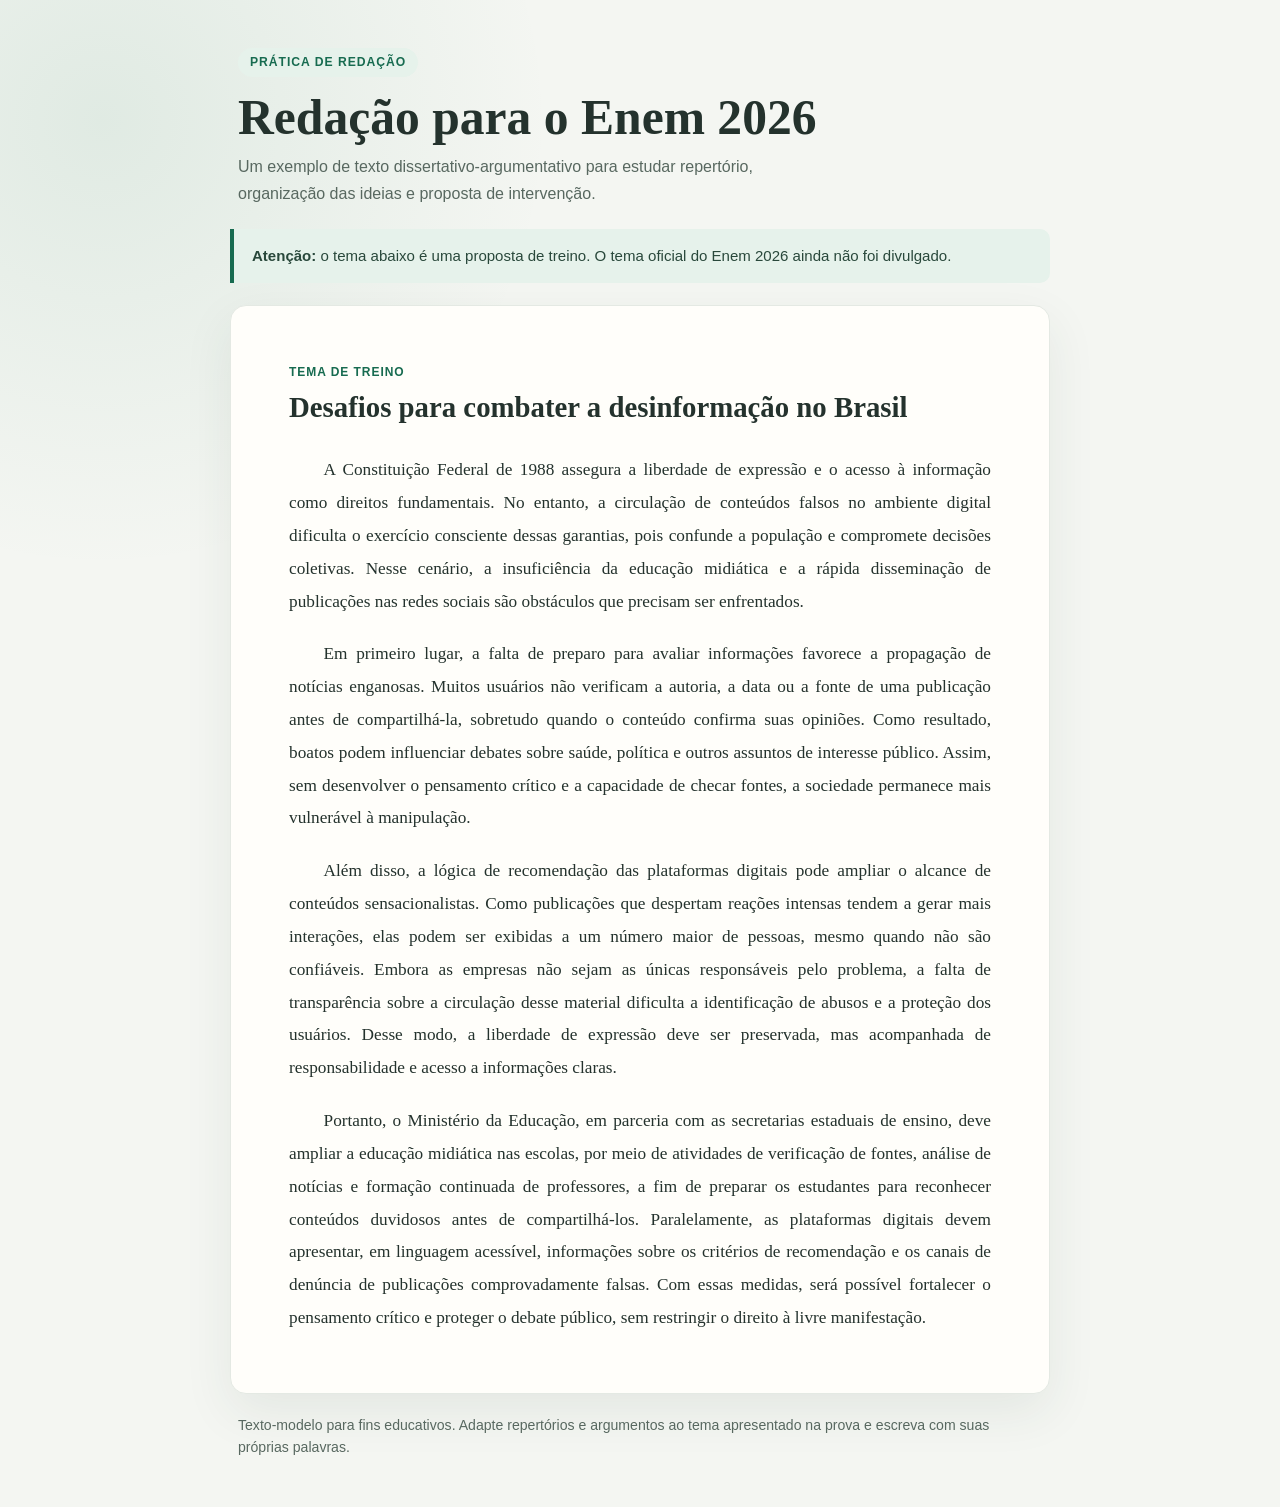
==== português/index.htm @ 3b677d82 "Publish Enem practice essay page Co-authored-by: Copilot <223556219+Copilot@users.noreply.github.com" ====
<!DOCTYPE html>
<html lang="pt-BR">
<head>
    <meta charset="UTF-8">
    <meta name="viewport" content="width=device-width, initial-scale=1.0">
    <meta name="description" content="Redação-modelo para praticar o formato dissertativo-argumentativo do Enem 2026.">
    <title>Redação para o Enem 2026 | Tema de treino</title>
    <style>
        :root {
            color-scheme: light;
            --fundo: #f4f6f2;
            --papel: #fffefa;
            --texto: #24322d;
            --suave: #586860;
            --verde: #176b50;
            --verde-claro: #e6f2eb;
            --linha: #e4e9e3;
        }

        * {
            box-sizing: border-box;
        }

        body {
            min-height: 100vh;
            margin: 0;
            padding: 48px 20px;
            background:
                radial-gradient(circle at 8% 8%, rgba(48, 132, 94, 0.1), transparent 28rem),
                var(--fundo);
            color: var(--texto);
            font-family: Georgia, "Times New Roman", serif;
        }

        main {
            width: min(820px, 100%);
            margin: 0 auto;
        }

        .cabecalho {
            margin-bottom: 22px;
            padding: 0 8px;
        }

        .selo {
            display: inline-block;
            margin-bottom: 14px;
            padding: 7px 12px;
            border-radius: 999px;
            background: var(--verde-claro);
            color: var(--verde);
            font: 700 0.76rem/1.2 Arial, sans-serif;
            letter-spacing: 0.08em;
            text-transform: uppercase;
        }

        h1 {
            margin: 0 0 10px;
            font-size: clamp(2rem, 5vw, 3.1rem);
            line-height: 1.08;
        }

        .introducao {
            max-width: 62ch;
            margin: 0;
            color: var(--suave);
            font: 1rem/1.65 Arial, sans-serif;
        }

        .aviso {
            margin: 22px 0;
            padding: 15px 18px;
            border-left: 4px solid var(--verde);
            border-radius: 0 10px 10px 0;
            background: var(--verde-claro);
            color: #29483b;
            font: 0.94rem/1.6 Arial, sans-serif;
        }

        .folha {
            padding: clamp(24px, 6vw, 58px);
            border: 1px solid var(--linha);
            border-radius: 16px;
            background: var(--papel);
            box-shadow: 0 18px 50px rgba(34, 58, 46, 0.08);
        }

        .rotulo {
            margin: 0 0 8px;
            color: var(--verde);
            font: 700 0.75rem/1.4 Arial, sans-serif;
            letter-spacing: 0.08em;
            text-transform: uppercase;
        }

        h2 {
            margin: 0 0 28px;
            font-size: clamp(1.35rem, 3vw, 1.8rem);
            line-height: 1.3;
        }

        .paragrafo {
            margin: 0 0 20px;
            font-size: 1.08rem;
            line-height: 1.9;
            text-align: justify;
            text-indent: 2em;
        }

        .paragrafo:last-child {
            margin-bottom: 0;
        }

        footer {
            padding: 20px 8px 0;
            color: var(--suave);
            font: 0.88rem/1.6 Arial, sans-serif;
        }

        @media (max-width: 520px) {
            body {
                padding: 30px 14px;
            }

            .paragrafo {
                font-size: 1rem;
                line-height: 1.8;
                text-indent: 1.4em;
            }
        }
    </style>
</head>
<body>
    <main>
        <header class="cabecalho">
            <span class="selo">Prática de redação</span>
            <h1>Redação para o Enem 2026</h1>
            <p class="introducao">Um exemplo de texto dissertativo-argumentativo para estudar repertório, organização das ideias e proposta de intervenção.</p>
        </header>

        <aside class="aviso">
            <strong>Atenção:</strong> o tema abaixo é uma proposta de treino. O tema oficial do Enem 2026 ainda não foi divulgado.
        </aside>

        <article class="folha" aria-labelledby="tema">
            <p class="rotulo">Tema de treino</p>
            <h2 id="tema">Desafios para combater a desinformação no Brasil</h2>

            <p class="paragrafo">A Constituição Federal de 1988 assegura a liberdade de expressão e o acesso à informação como direitos fundamentais. No entanto, a circulação de conteúdos falsos no ambiente digital dificulta o exercício consciente dessas garantias, pois confunde a população e compromete decisões coletivas. Nesse cenário, a insuficiência da educação midiática e a rápida disseminação de publicações nas redes sociais são obstáculos que precisam ser enfrentados.</p>

            <p class="paragrafo">Em primeiro lugar, a falta de preparo para avaliar informações favorece a propagação de notícias enganosas. Muitos usuários não verificam a autoria, a data ou a fonte de uma publicação antes de compartilhá-la, sobretudo quando o conteúdo confirma suas opiniões. Como resultado, boatos podem influenciar debates sobre saúde, política e outros assuntos de interesse público. Assim, sem desenvolver o pensamento crítico e a capacidade de checar fontes, a sociedade permanece mais vulnerável à manipulação.</p>

            <p class="paragrafo">Além disso, a lógica de recomendação das plataformas digitais pode ampliar o alcance de conteúdos sensacionalistas. Como publicações que despertam reações intensas tendem a gerar mais interações, elas podem ser exibidas a um número maior de pessoas, mesmo quando não são confiáveis. Embora as empresas não sejam as únicas responsáveis pelo problema, a falta de transparência sobre a circulação desse material dificulta a identificação de abusos e a proteção dos usuários. Desse modo, a liberdade de expressão deve ser preservada, mas acompanhada de responsabilidade e acesso a informações claras.</p>

            <p class="paragrafo">Portanto, o Ministério da Educação, em parceria com as secretarias estaduais de ensino, deve ampliar a educação midiática nas escolas, por meio de atividades de verificação de fontes, análise de notícias e formação continuada de professores, a fim de preparar os estudantes para reconhecer conteúdos duvidosos antes de compartilhá-los. Paralelamente, as plataformas digitais devem apresentar, em linguagem acessível, informações sobre os critérios de recomendação e os canais de denúncia de publicações comprovadamente falsas. Com essas medidas, será possível fortalecer o pensamento crítico e proteger o debate público, sem restringir o direito à livre manifestação.</p>
        </article>

        <footer>
            Texto-modelo para fins educativos. Adapte repertórios e argumentos ao tema apresentado na prova e escreva com suas próprias palavras.
        </footer>
    </main>
</body>
</html>
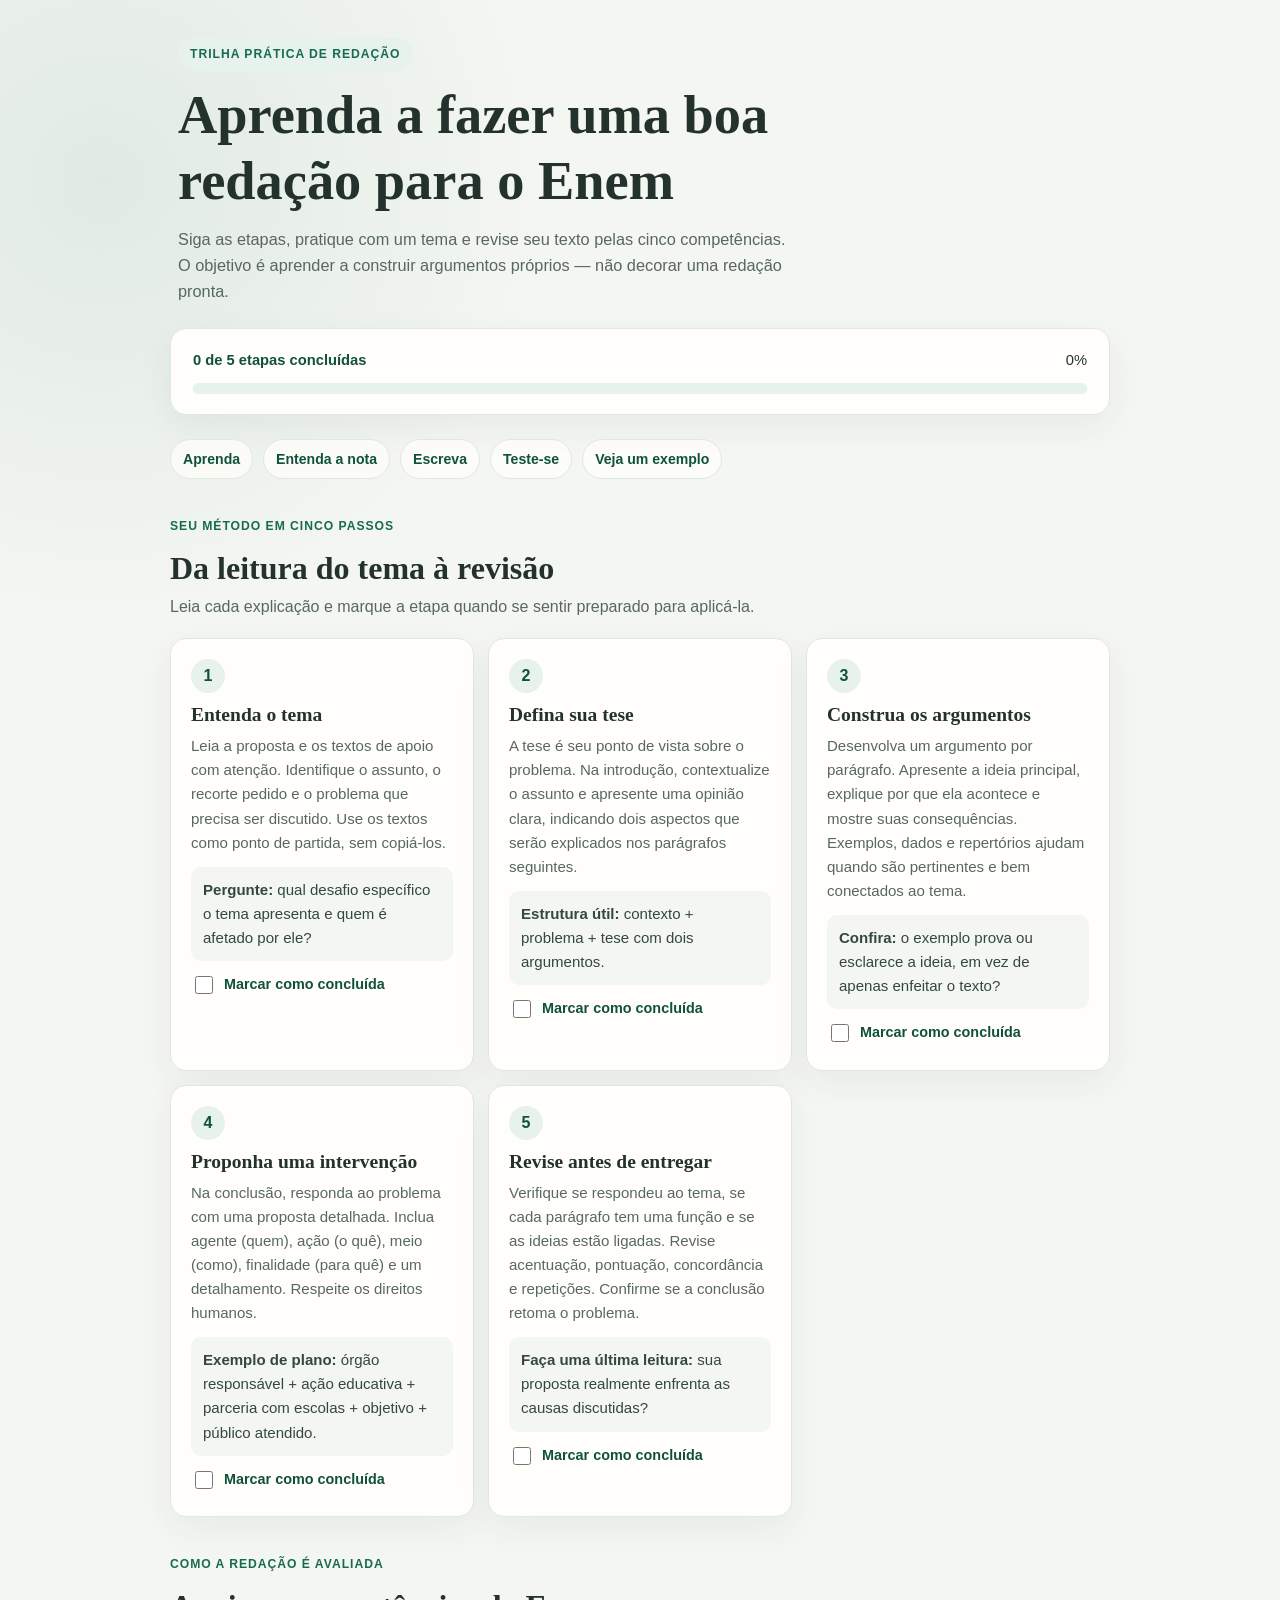
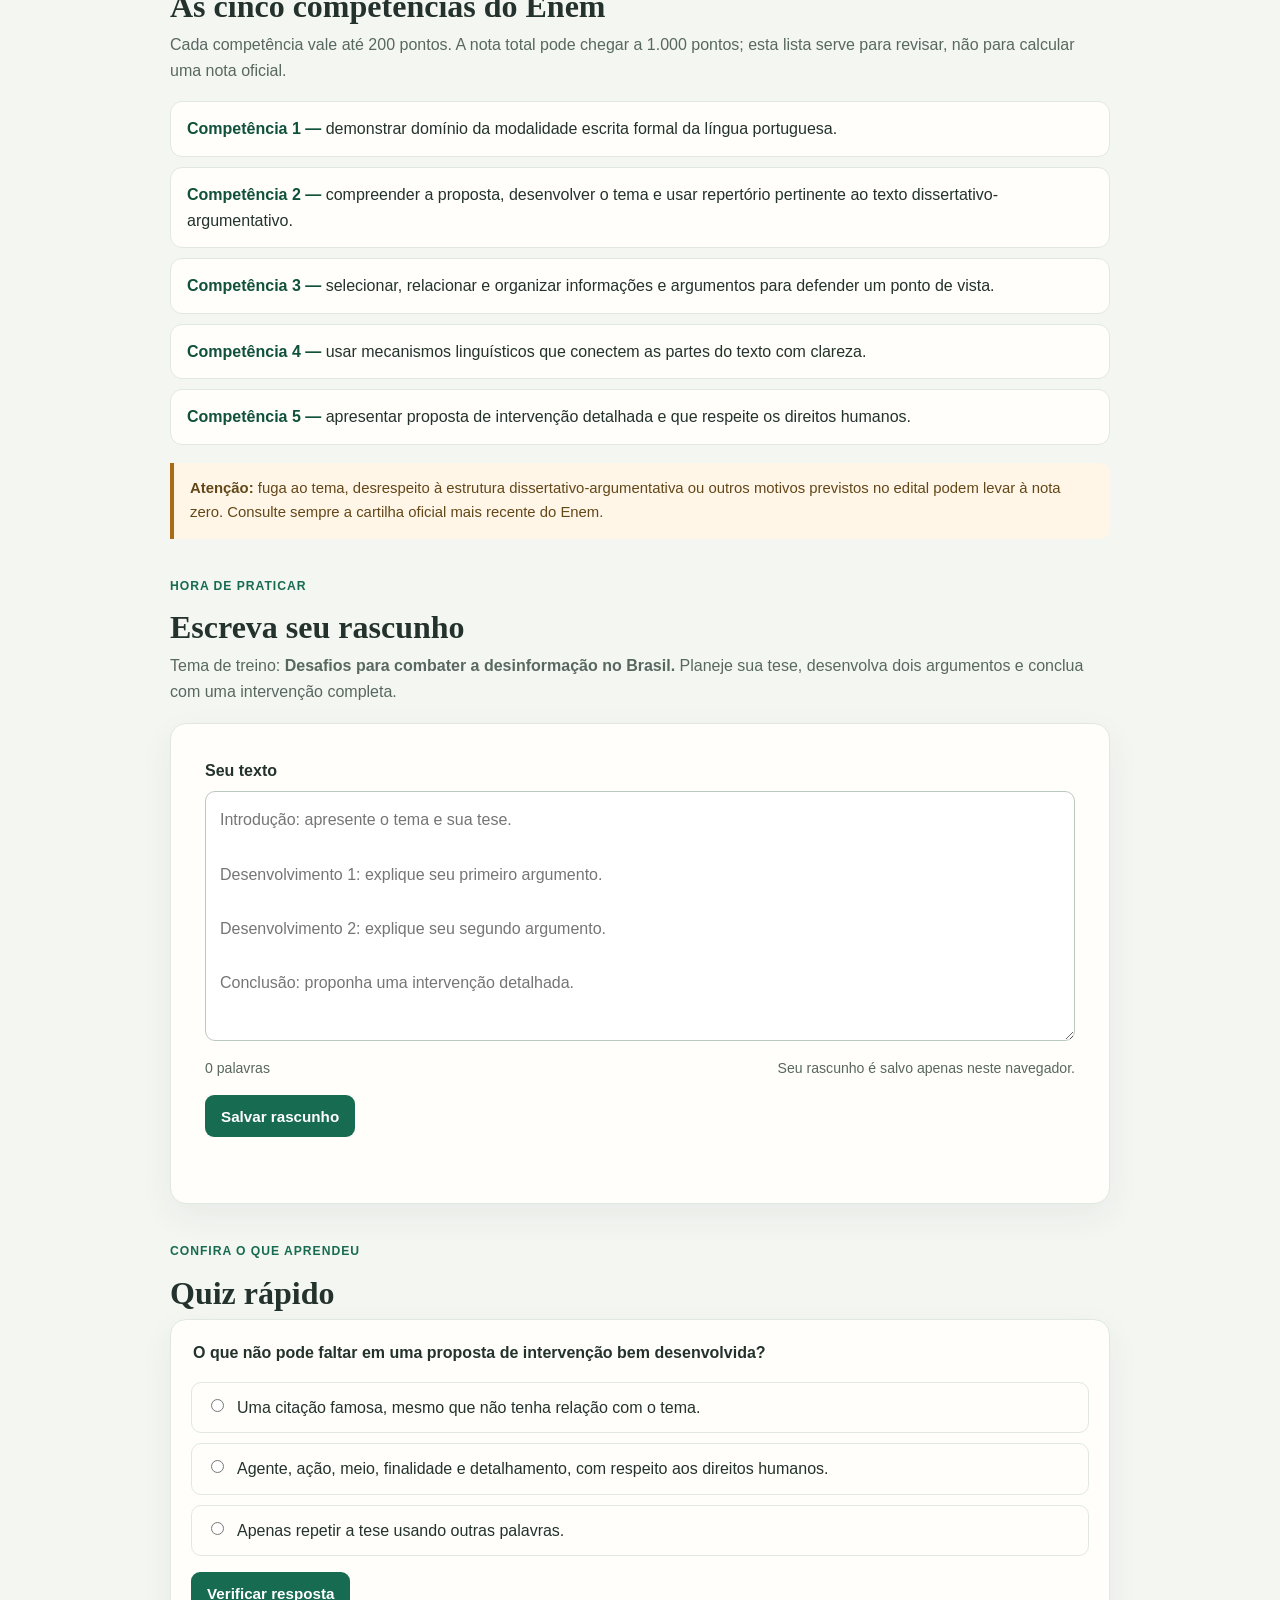
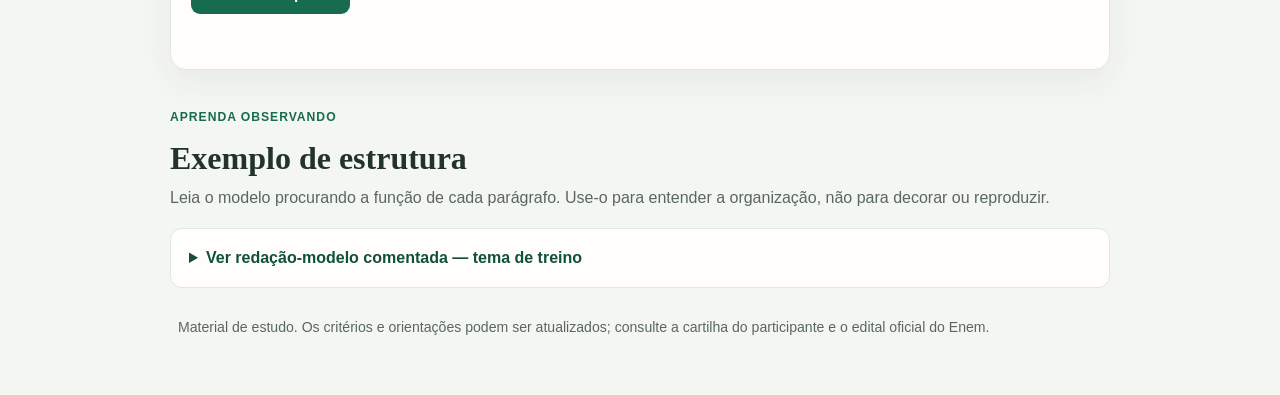
==== commit 5f8882dc: "Add interactive ENEM writing learning path Co-authored-by: Copilot <223556219+Copilot@users.noreply." ====
--- a/português/index.htm
+++ b/português/index.htm
@@ -3,8 +3,8 @@
 <head>
     <meta charset="UTF-8">
     <meta name="viewport" content="width=device-width, initial-scale=1.0">
-    <meta name="description" content="Redação-modelo para praticar o formato dissertativo-argumentativo do Enem 2026.">
-    <title>Redação para o Enem 2026 | Tema de treino</title>
+    <meta name="description" content="Aprenda passo a passo a planejar, escrever e revisar uma redação dissertativo-argumentativa para o Enem.">
+    <title>Aprenda a fazer uma boa redação para o Enem</title>
     <style>
         :root {
             color-scheme: light;
@@ -13,119 +13,391 @@
             --texto: #24322d;
             --suave: #586860;
             --verde: #176b50;
+            --verde-escuro: #10513c;
             --verde-claro: #e6f2eb;
-            --linha: #e4e9e3;
+            --linha: #e1e8e1;
+            --dourado: #aa6b17;
         }
 
         * {
             box-sizing: border-box;
+        }
+
+        html {
+            scroll-behavior: smooth;
         }
 
         body {
             min-height: 100vh;
             margin: 0;
-            padding: 48px 20px;
+            padding: 38px 20px 56px;
             background:
-                radial-gradient(circle at 8% 8%, rgba(48, 132, 94, 0.1), transparent 28rem),
+                radial-gradient(circle at 8% 5%, rgba(48, 132, 94, 0.1), transparent 28rem),
                 var(--fundo);
             color: var(--texto);
-            font-family: Georgia, "Times New Roman", serif;
+            font-family: Arial, sans-serif;
+            line-height: 1.6;
         }
 
         main {
-            width: min(820px, 100%);
+            width: min(940px, 100%);
             margin: 0 auto;
         }
 
         .cabecalho {
-            margin-bottom: 22px;
+            margin-bottom: 24px;
             padding: 0 8px;
+        }
+
+        .selo,
+        .rotulo {
+            color: var(--verde);
+            font-size: 0.76rem;
+            font-weight: 700;
+            letter-spacing: 0.08em;
+            text-transform: uppercase;
         }
 
         .selo {
             display: inline-block;
-            margin-bottom: 14px;
+            margin-bottom: 12px;
             padding: 7px 12px;
             border-radius: 999px;
             background: var(--verde-claro);
-            color: var(--verde);
-            font: 700 0.76rem/1.2 Arial, sans-serif;
-            letter-spacing: 0.08em;
-            text-transform: uppercase;
+        }
+
+        h1,
+        h2,
+        h3 {
+            font-family: Georgia, "Times New Roman", serif;
+            line-height: 1.2;
         }
 
         h1 {
-            margin: 0 0 10px;
-            font-size: clamp(2rem, 5vw, 3.1rem);
-            line-height: 1.08;
+            max-width: 760px;
+            margin: 0 0 12px;
+            font-size: clamp(2.1rem, 5vw, 3.4rem);
         }
 
         .introducao {
-            max-width: 62ch;
+            max-width: 68ch;
             margin: 0;
             color: var(--suave);
-            font: 1rem/1.65 Arial, sans-serif;
-        }
-
-        .aviso {
-            margin: 22px 0;
-            padding: 15px 18px;
-            border-left: 4px solid var(--verde);
-            border-radius: 0 10px 10px 0;
-            background: var(--verde-claro);
-            color: #29483b;
-            font: 0.94rem/1.6 Arial, sans-serif;
-        }
-
+            font-size: 1.02rem;
+        }
+
+        .painel-progresso,
+        .cartao,
         .folha {
-            padding: clamp(24px, 6vw, 58px);
             border: 1px solid var(--linha);
             border-radius: 16px;
             background: var(--papel);
-            box-shadow: 0 18px 50px rgba(34, 58, 46, 0.08);
-        }
-
-        .rotulo {
+            box-shadow: 0 12px 34px rgba(34, 58, 46, 0.06);
+        }
+
+        .painel-progresso {
+            margin: 24px 0;
+            padding: 20px 22px;
+        }
+
+        .progresso-cabecalho {
+            display: flex;
+            align-items: center;
+            justify-content: space-between;
+            gap: 12px;
+            margin-bottom: 10px;
+            font-size: 0.92rem;
+        }
+
+        .progresso-cabecalho strong {
+            color: var(--verde-escuro);
+        }
+
+        progress {
+            display: block;
+            width: 100%;
+            height: 11px;
+            overflow: hidden;
+            border: 0;
+            border-radius: 999px;
+            background: var(--verde-claro);
+        }
+
+        progress::-webkit-progress-bar {
+            border-radius: 999px;
+            background: var(--verde-claro);
+        }
+
+        progress::-webkit-progress-value {
+            border-radius: 999px;
+            background: var(--verde);
+        }
+
+        progress::-moz-progress-bar {
+            border-radius: 999px;
+            background: var(--verde);
+        }
+
+        .navegacao {
+            display: flex;
+            flex-wrap: wrap;
+            gap: 10px;
+            margin: 0 0 30px;
+        }
+
+        .navegacao a {
+            padding: 8px 12px;
+            border: 1px solid var(--linha);
+            border-radius: 999px;
+            background: rgba(255, 254, 250, 0.75);
+            color: var(--verde-escuro);
+            font-size: 0.88rem;
+            font-weight: 700;
+            text-decoration: none;
+        }
+
+        .navegacao a:hover,
+        .navegacao a:focus-visible {
+            border-color: var(--verde);
+            outline: 2px solid transparent;
+        }
+
+        .secao {
+            margin-top: 38px;
+        }
+
+        .titulo-secao {
+            margin: 0 0 7px;
+            font-size: clamp(1.55rem, 3vw, 2rem);
+        }
+
+        .descricao-secao {
+            margin: 0 0 18px;
+            color: var(--suave);
+        }
+
+        .grade-aulas {
+            display: grid;
+            grid-template-columns: repeat(auto-fit, minmax(min(100%, 270px), 1fr));
+            gap: 14px;
+        }
+
+        .cartao {
+            padding: 20px;
+        }
+
+        .numero-aula {
+            display: inline-grid;
+            width: 34px;
+            height: 34px;
+            place-items: center;
+            margin-bottom: 10px;
+            border-radius: 50%;
+            background: var(--verde-claro);
+            color: var(--verde-escuro);
+            font-weight: 700;
+        }
+
+        .cartao h3 {
             margin: 0 0 8px;
-            color: var(--verde);
-            font: 700 0.75rem/1.4 Arial, sans-serif;
-            letter-spacing: 0.08em;
-            text-transform: uppercase;
-        }
-
-        h2 {
-            margin: 0 0 28px;
-            font-size: clamp(1.35rem, 3vw, 1.8rem);
-            line-height: 1.3;
-        }
-
-        .paragrafo {
-            margin: 0 0 20px;
+            font-size: 1.22rem;
+        }
+
+        .cartao p {
+            margin: 0 0 12px;
+            color: var(--suave);
+            font-size: 0.94rem;
+        }
+
+        .dica {
+            padding: 11px 12px;
+            border-radius: 10px;
+            background: #f3f6f1;
+            color: #34483e !important;
+        }
+
+        .concluir {
+            display: inline-flex;
+            align-items: center;
+            gap: 8px;
+            color: var(--verde-escuro);
+            font-size: 0.9rem;
+            font-weight: 700;
+            cursor: pointer;
+        }
+
+        .concluir input {
+            width: 18px;
+            height: 18px;
+            accent-color: var(--verde);
+        }
+
+        .nota {
+            margin: 18px 0 0;
+            padding: 14px 16px;
+            border-left: 4px solid var(--dourado);
+            border-radius: 0 10px 10px 0;
+            background: #fff6e8;
+            color: #634718;
+            font-size: 0.93rem;
+        }
+
+        .competencias {
+            display: grid;
+            gap: 10px;
+            padding: 0;
+            list-style: none;
+        }
+
+        .competencias li {
+            padding: 14px 16px;
+            border: 1px solid var(--linha);
+            border-radius: 12px;
+            background: var(--papel);
+        }
+
+        .competencias strong {
+            color: var(--verde-escuro);
+        }
+
+        .folha {
+            padding: clamp(20px, 5vw, 34px);
+        }
+
+        .folha label {
+            display: block;
+            margin: 0 0 8px;
+            font-weight: 700;
+        }
+
+        textarea {
+            width: 100%;
+            min-height: 250px;
+            padding: 14px;
+            resize: vertical;
+            border: 1px solid #bac9bd;
+            border-radius: 10px;
+            background: #fff;
+            color: var(--texto);
+            font: 1rem/1.7 Arial, sans-serif;
+        }
+
+        textarea:focus,
+        button:focus-visible,
+        input:focus-visible {
+            outline: 3px solid rgba(23, 107, 80, 0.25);
+            outline-offset: 2px;
+        }
+
+        .editor-info {
+            display: flex;
+            flex-wrap: wrap;
+            justify-content: space-between;
+            gap: 8px;
+            margin: 8px 0 16px;
+            color: var(--suave);
+            font-size: 0.88rem;
+        }
+
+        button {
+            min-height: 42px;
+            padding: 10px 16px;
+            border: 0;
+            border-radius: 9px;
+            background: var(--verde);
+            color: #fff;
+            font: 700 0.95rem Arial, sans-serif;
+            cursor: pointer;
+        }
+
+        button:hover {
+            background: var(--verde-escuro);
+        }
+
+        .status-salvamento {
+            min-height: 1.5em;
+            margin: 10px 0 0;
+            color: var(--verde-escuro);
+            font-size: 0.9rem;
+        }
+
+        .quiz-opcoes {
+            display: grid;
+            gap: 10px;
+            margin: 16px 0;
+        }
+
+        .quiz-opcoes label {
+            display: flex;
+            align-items: flex-start;
+            gap: 10px;
+            padding: 12px 14px;
+            border: 1px solid var(--linha);
+            border-radius: 10px;
+            background: var(--papel);
+            cursor: pointer;
+        }
+
+        .quiz-opcoes input {
+            margin-top: 4px;
+            accent-color: var(--verde);
+        }
+
+        .feedback-quiz {
+            min-height: 1.5em;
+            margin: 12px 0 0;
+            font-weight: 700;
+        }
+
+        details {
+            margin-top: 18px;
+            border: 1px solid var(--linha);
+            border-radius: 12px;
+            background: var(--papel);
+        }
+
+        summary {
+            padding: 16px 18px;
+            color: var(--verde-escuro);
+            font-weight: 700;
+            cursor: pointer;
+        }
+
+        .modelo {
+            padding: 0 20px 20px;
+        }
+
+        .modelo h3 {
+            margin: 18px 0 6px;
             font-size: 1.08rem;
-            line-height: 1.9;
+        }
+
+        .modelo p {
+            margin: 0;
+            color: #394840;
+            line-height: 1.8;
             text-align: justify;
-            text-indent: 2em;
-        }
-
-        .paragrafo:last-child {
-            margin-bottom: 0;
         }
 
         footer {
-            padding: 20px 8px 0;
+            padding: 28px 8px 0;
             color: var(--suave);
-            font: 0.88rem/1.6 Arial, sans-serif;
+            font-size: 0.88rem;
         }
 
         @media (max-width: 520px) {
             body {
-                padding: 30px 14px;
+                padding: 26px 14px 40px;
             }
 
-            .paragrafo {
-                font-size: 1rem;
-                line-height: 1.8;
-                text-indent: 1.4em;
+            .painel-progresso {
+                padding: 16px;
+            }
+        }
+
+        @media (prefers-reduced-motion: reduce) {
+            html {
+                scroll-behavior: auto;
             }
         }
     </style>
@@ -133,31 +405,207 @@
 <body>
     <main>
         <header class="cabecalho">
-            <span class="selo">Prática de redação</span>
-            <h1>Redação para o Enem 2026</h1>
-            <p class="introducao">Um exemplo de texto dissertativo-argumentativo para estudar repertório, organização das ideias e proposta de intervenção.</p>
+            <span class="selo">Trilha prática de redação</span>
+            <h1>Aprenda a fazer uma boa redação para o Enem</h1>
+            <p class="introducao">Siga as etapas, pratique com um tema e revise seu texto pelas cinco competências. O objetivo é aprender a construir argumentos próprios — não decorar uma redação pronta.</p>
         </header>
 
-        <aside class="aviso">
-            <strong>Atenção:</strong> o tema abaixo é uma proposta de treino. O tema oficial do Enem 2026 ainda não foi divulgado.
-        </aside>
-
-        <article class="folha" aria-labelledby="tema">
-            <p class="rotulo">Tema de treino</p>
-            <h2 id="tema">Desafios para combater a desinformação no Brasil</h2>
-
-            <p class="paragrafo">A Constituição Federal de 1988 assegura a liberdade de expressão e o acesso à informação como direitos fundamentais. No entanto, a circulação de conteúdos falsos no ambiente digital dificulta o exercício consciente dessas garantias, pois confunde a população e compromete decisões coletivas. Nesse cenário, a insuficiência da educação midiática e a rápida disseminação de publicações nas redes sociais são obstáculos que precisam ser enfrentados.</p>
-
-            <p class="paragrafo">Em primeiro lugar, a falta de preparo para avaliar informações favorece a propagação de notícias enganosas. Muitos usuários não verificam a autoria, a data ou a fonte de uma publicação antes de compartilhá-la, sobretudo quando o conteúdo confirma suas opiniões. Como resultado, boatos podem influenciar debates sobre saúde, política e outros assuntos de interesse público. Assim, sem desenvolver o pensamento crítico e a capacidade de checar fontes, a sociedade permanece mais vulnerável à manipulação.</p>
-
-            <p class="paragrafo">Além disso, a lógica de recomendação das plataformas digitais pode ampliar o alcance de conteúdos sensacionalistas. Como publicações que despertam reações intensas tendem a gerar mais interações, elas podem ser exibidas a um número maior de pessoas, mesmo quando não são confiáveis. Embora as empresas não sejam as únicas responsáveis pelo problema, a falta de transparência sobre a circulação desse material dificulta a identificação de abusos e a proteção dos usuários. Desse modo, a liberdade de expressão deve ser preservada, mas acompanhada de responsabilidade e acesso a informações claras.</p>
-
-            <p class="paragrafo">Portanto, o Ministério da Educação, em parceria com as secretarias estaduais de ensino, deve ampliar a educação midiática nas escolas, por meio de atividades de verificação de fontes, análise de notícias e formação continuada de professores, a fim de preparar os estudantes para reconhecer conteúdos duvidosos antes de compartilhá-los. Paralelamente, as plataformas digitais devem apresentar, em linguagem acessível, informações sobre os critérios de recomendação e os canais de denúncia de publicações comprovadamente falsas. Com essas medidas, será possível fortalecer o pensamento crítico e proteger o debate público, sem restringir o direito à livre manifestação.</p>
-        </article>
+        <section class="painel-progresso" aria-label="Progresso da trilha">
+            <div class="progresso-cabecalho">
+                <strong id="texto-progresso">0 de 5 etapas concluídas</strong>
+                <span id="percentual-progresso">0%</span>
+            </div>
+            <progress id="barra-progresso" value="0" max="5" aria-label="Progresso das etapas"></progress>
+        </section>
+
+        <nav class="navegacao" aria-label="Navegação da trilha">
+            <a href="#etapas">Aprenda</a>
+            <a href="#competencias">Entenda a nota</a>
+            <a href="#pratica">Escreva</a>
+            <a href="#quiz">Teste-se</a>
+            <a href="#exemplo">Veja um exemplo</a>
+        </nav>
+
+        <section id="etapas" class="secao">
+            <p class="rotulo">Seu método em cinco passos</p>
+            <h2 class="titulo-secao">Da leitura do tema à revisão</h2>
+            <p class="descricao-secao">Leia cada explicação e marque a etapa quando se sentir preparado para aplicá-la.</p>
+
+            <div class="grade-aulas">
+                <article class="cartao">
+                    <span class="numero-aula">1</span>
+                    <h3>Entenda o tema</h3>
+                    <p>Leia a proposta e os textos de apoio com atenção. Identifique o assunto, o recorte pedido e o problema que precisa ser discutido. Use os textos como ponto de partida, sem copiá-los.</p>
+                    <p class="dica"><strong>Pergunte:</strong> qual desafio específico o tema apresenta e quem é afetado por ele?</p>
+                    <label class="concluir"><input class="etapa-concluida" type="checkbox" data-etapa="0"> Marcar como concluída</label>
+                </article>
+
+                <article class="cartao">
+                    <span class="numero-aula">2</span>
+                    <h3>Defina sua tese</h3>
+                    <p>A tese é seu ponto de vista sobre o problema. Na introdução, contextualize o assunto e apresente uma opinião clara, indicando dois aspectos que serão explicados nos parágrafos seguintes.</p>
+                    <p class="dica"><strong>Estrutura útil:</strong> contexto + problema + tese com dois argumentos.</p>
+                    <label class="concluir"><input class="etapa-concluida" type="checkbox" data-etapa="1"> Marcar como concluída</label>
+                </article>
+
+                <article class="cartao">
+                    <span class="numero-aula">3</span>
+                    <h3>Construa os argumentos</h3>
+                    <p>Desenvolva um argumento por parágrafo. Apresente a ideia principal, explique por que ela acontece e mostre suas consequências. Exemplos, dados e repertórios ajudam quando são pertinentes e bem conectados ao tema.</p>
+                    <p class="dica"><strong>Confira:</strong> o exemplo prova ou esclarece a ideia, em vez de apenas enfeitar o texto?</p>
+                    <label class="concluir"><input class="etapa-concluida" type="checkbox" data-etapa="2"> Marcar como concluída</label>
+                </article>
+
+                <article class="cartao">
+                    <span class="numero-aula">4</span>
+                    <h3>Proponha uma intervenção</h3>
+                    <p>Na conclusão, responda ao problema com uma proposta detalhada. Inclua agente (quem), ação (o quê), meio (como), finalidade (para quê) e um detalhamento. Respeite os direitos humanos.</p>
+                    <p class="dica"><strong>Exemplo de plano:</strong> órgão responsável + ação educativa + parceria com escolas + objetivo + público atendido.</p>
+                    <label class="concluir"><input class="etapa-concluida" type="checkbox" data-etapa="3"> Marcar como concluída</label>
+                </article>
+
+                <article class="cartao">
+                    <span class="numero-aula">5</span>
+                    <h3>Revise antes de entregar</h3>
+                    <p>Verifique se respondeu ao tema, se cada parágrafo tem uma função e se as ideias estão ligadas. Revise acentuação, pontuação, concordância e repetições. Confirme se a conclusão retoma o problema.</p>
+                    <p class="dica"><strong>Faça uma última leitura:</strong> sua proposta realmente enfrenta as causas discutidas?</p>
+                    <label class="concluir"><input class="etapa-concluida" type="checkbox" data-etapa="4"> Marcar como concluída</label>
+                </article>
+            </div>
+        </section>
+
+        <section id="competencias" class="secao">
+            <p class="rotulo">Como a redação é avaliada</p>
+            <h2 class="titulo-secao">As cinco competências do Enem</h2>
+            <p class="descricao-secao">Cada competência vale até 200 pontos. A nota total pode chegar a 1.000 pontos; esta lista serve para revisar, não para calcular uma nota oficial.</p>
+            <ol class="competencias">
+                <li><strong>Competência 1 —</strong> demonstrar domínio da modalidade escrita formal da língua portuguesa.</li>
+                <li><strong>Competência 2 —</strong> compreender a proposta, desenvolver o tema e usar repertório pertinente ao texto dissertativo-argumentativo.</li>
+                <li><strong>Competência 3 —</strong> selecionar, relacionar e organizar informações e argumentos para defender um ponto de vista.</li>
+                <li><strong>Competência 4 —</strong> usar mecanismos linguísticos que conectem as partes do texto com clareza.</li>
+                <li><strong>Competência 5 —</strong> apresentar proposta de intervenção detalhada e que respeite os direitos humanos.</li>
+            </ol>
+            <p class="nota"><strong>Atenção:</strong> fuga ao tema, desrespeito à estrutura dissertativo-argumentativa ou outros motivos previstos no edital podem levar à nota zero. Consulte sempre a cartilha oficial mais recente do Enem.</p>
+        </section>
+
+        <section id="pratica" class="secao">
+            <p class="rotulo">Hora de praticar</p>
+            <h2 class="titulo-secao">Escreva seu rascunho</h2>
+            <p class="descricao-secao">Tema de treino: <strong>Desafios para combater a desinformação no Brasil.</strong> Planeje sua tese, desenvolva dois argumentos e conclua com uma intervenção completa.</p>
+            <div class="folha">
+                <label for="redacao">Seu texto</label>
+                <textarea id="redacao" placeholder="Introdução: apresente o tema e sua tese.&#10;&#10;Desenvolvimento 1: explique seu primeiro argumento.&#10;&#10;Desenvolvimento 2: explique seu segundo argumento.&#10;&#10;Conclusão: proponha uma intervenção detalhada."></textarea>
+                <div class="editor-info">
+                    <span id="contador-palavras" aria-live="polite">0 palavras</span>
+                    <span>Seu rascunho é salvo apenas neste navegador.</span>
+                </div>
+                <button id="salvar-redacao" type="button">Salvar rascunho</button>
+                <p id="status-salvamento" class="status-salvamento" role="status"></p>
+            </div>
+        </section>
+
+        <section id="quiz" class="secao">
+            <p class="rotulo">Confira o que aprendeu</p>
+            <h2 class="titulo-secao">Quiz rápido</h2>
+            <div class="cartao">
+                <fieldset style="border: 0; margin: 0; padding: 0;">
+                    <legend><strong>O que não pode faltar em uma proposta de intervenção bem desenvolvida?</strong></legend>
+                    <div class="quiz-opcoes">
+                        <label><input type="radio" name="resposta-quiz" value="a"> Uma citação famosa, mesmo que não tenha relação com o tema.</label>
+                        <label><input type="radio" name="resposta-quiz" value="b"> Agente, ação, meio, finalidade e detalhamento, com respeito aos direitos humanos.</label>
+                        <label><input type="radio" name="resposta-quiz" value="c"> Apenas repetir a tese usando outras palavras.</label>
+                    </div>
+                    <button id="verificar-quiz" type="button">Verificar resposta</button>
+                    <p id="feedback-quiz" class="feedback-quiz" role="status" aria-live="polite"></p>
+                </fieldset>
+            </div>
+        </section>
+
+        <section id="exemplo" class="secao">
+            <p class="rotulo">Aprenda observando</p>
+            <h2 class="titulo-secao">Exemplo de estrutura</h2>
+            <p class="descricao-secao">Leia o modelo procurando a função de cada parágrafo. Use-o para entender a organização, não para decorar ou reproduzir.</p>
+            <details>
+                <summary>Ver redação-modelo comentada — tema de treino</summary>
+                <div class="modelo">
+                    <h3>Introdução — contexto e tese</h3>
+                    <p>A Constituição Federal de 1988 assegura a liberdade de expressão e o acesso à informação como direitos fundamentais. No entanto, a circulação de conteúdos falsos no ambiente digital dificulta o exercício consciente dessas garantias, pois confunde a população e compromete decisões coletivas. Nesse cenário, a insuficiência da educação midiática e a rápida disseminação de publicações nas redes sociais são obstáculos que precisam ser enfrentados.</p>
+
+                    <h3>Desenvolvimento 1 — primeiro argumento</h3>
+                    <p>Em primeiro lugar, a falta de preparo para avaliar informações favorece a propagação de notícias enganosas. Muitos usuários não verificam a autoria, a data ou a fonte de uma publicação antes de compartilhá-la, sobretudo quando o conteúdo confirma suas opiniões. Como resultado, boatos podem influenciar debates sobre saúde, política e outros assuntos de interesse público. Assim, sem desenvolver o pensamento crítico e a capacidade de checar fontes, a sociedade permanece mais vulnerável à manipulação.</p>
+
+                    <h3>Desenvolvimento 2 — segundo argumento</h3>
+                    <p>Além disso, a lógica de recomendação das plataformas digitais pode ampliar o alcance de conteúdos sensacionalistas. Como publicações que despertam reações intensas tendem a gerar mais interações, elas podem ser exibidas a um número maior de pessoas, mesmo quando não são confiáveis. Embora as empresas não sejam as únicas responsáveis pelo problema, a falta de transparência sobre a circulação desse material dificulta a identificação de abusos e a proteção dos usuários. Desse modo, a liberdade de expressão deve ser preservada, mas acompanhada de responsabilidade e acesso a informações claras.</p>
+
+                    <h3>Conclusão — proposta de intervenção</h3>
+                    <p>Portanto, o Ministério da Educação, em parceria com as secretarias estaduais de ensino, deve ampliar a educação midiática nas escolas, por meio de atividades de verificação de fontes, análise de notícias e formação continuada de professores, a fim de preparar os estudantes para reconhecer conteúdos duvidosos antes de compartilhá-los. Paralelamente, as plataformas digitais devem apresentar, em linguagem acessível, informações sobre os critérios de recomendação e os canais de denúncia de publicações comprovadamente falsas. Com essas medidas, será possível fortalecer o pensamento crítico e proteger o debate público, sem restringir o direito à livre manifestação.</p>
+                </div>
+            </details>
+        </section>
 
         <footer>
-            Texto-modelo para fins educativos. Adapte repertórios e argumentos ao tema apresentado na prova e escreva com suas próprias palavras.
+            Material de estudo. Os critérios e orientações podem ser atualizados; consulte a cartilha do participante e o edital oficial do Enem.
         </footer>
     </main>
+
+    <script>
+        const checkboxes = document.querySelectorAll(".etapa-concluida");
+        const barraProgresso = document.getElementById("barra-progresso");
+        const textoProgresso = document.getElementById("texto-progresso");
+        const percentualProgresso = document.getElementById("percentual-progresso");
+        const campoRedacao = document.getElementById("redacao");
+        const contadorPalavras = document.getElementById("contador-palavras");
+        const statusSalvamento = document.getElementById("status-salvamento");
+        const chaveRedacao = "trilha-enem-rascunho";
+        const chaveEtapas = "trilha-enem-etapas";
+
+        function atualizarProgresso() {
+            const concluidas = [...checkboxes].filter((checkbox) => checkbox.checked).length;
+            const percentual = Math.round((concluidas / checkboxes.length) * 100);
+            barraProgresso.value = concluidas;
+            textoProgresso.textContent = `${concluidas} de ${checkboxes.length} etapas concluídas`;
+            percentualProgresso.textContent = `${percentual}%`;
+            localStorage.setItem(chaveEtapas, JSON.stringify([...checkboxes].map((checkbox) => checkbox.checked)));
+        }
+
+        function atualizarContador() {
+            const texto = campoRedacao.value.trim();
+            const total = texto ? texto.split(/\s+/).length : 0;
+            contadorPalavras.textContent = `${total} ${total === 1 ? "palavra" : "palavras"}`;
+        }
+
+        const etapasSalvas = JSON.parse(localStorage.getItem(chaveEtapas) || "[]");
+        checkboxes.forEach((checkbox, indice) => {
+            checkbox.checked = Boolean(etapasSalvas[indice]);
+            checkbox.addEventListener("change", atualizarProgresso);
+        });
+        atualizarProgresso();
+
+        campoRedacao.value = localStorage.getItem(chaveRedacao) || "";
+        atualizarContador();
+        campoRedacao.addEventListener("input", atualizarContador);
+
+        document.getElementById("salvar-redacao").addEventListener("click", () => {
+            localStorage.setItem(chaveRedacao, campoRedacao.value);
+            statusSalvamento.textContent = "Rascunho salvo neste navegador.";
+        });
+
+        document.getElementById("verificar-quiz").addEventListener("click", () => {
+            const resposta = document.querySelector('input[name="resposta-quiz"]:checked');
+            const feedback = document.getElementById("feedback-quiz");
+            if (!resposta) {
+                feedback.textContent = "Escolha uma alternativa para conferir.";
+                feedback.style.color = "#8a560e";
+                return;
+            }
+            if (resposta.value === "b") {
+                feedback.textContent = "Isso mesmo! Uma proposta completa indica quem fará o quê, como e para qual finalidade, com detalhamento e respeito aos direitos humanos.";
+                feedback.style.color = "#10513c";
+            } else {
+                feedback.textContent = "Ainda não. Reveja a etapa 4: a proposta precisa indicar agente, ação, meio, finalidade e detalhamento.";
+                feedback.style.color = "#8a3c27";
+            }
+        });
+    </script>
 </body>
-</html>+</html>
